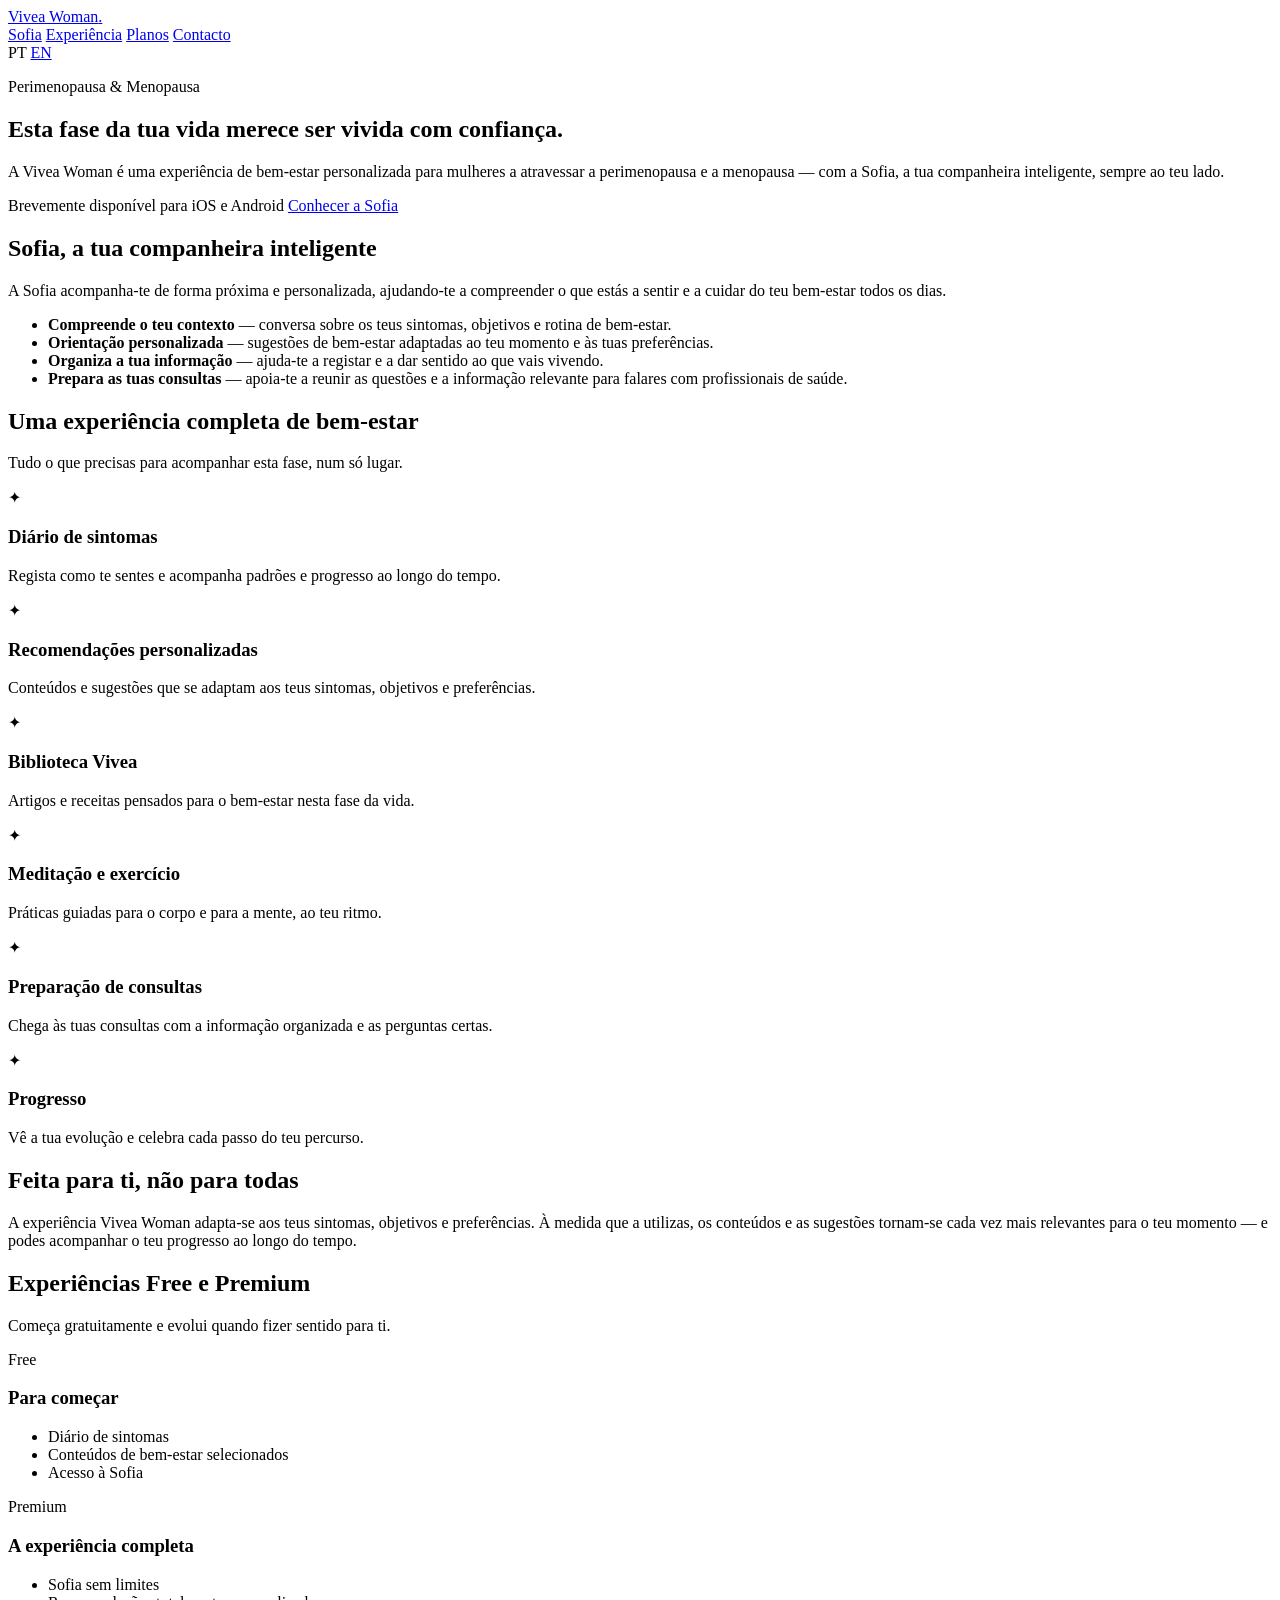
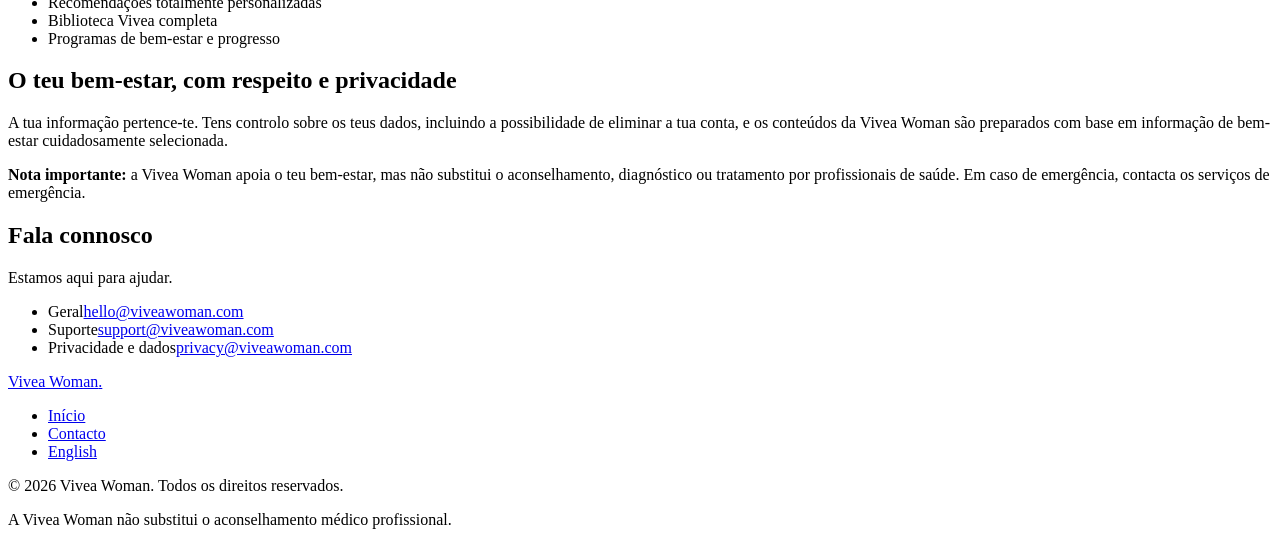
==== index.html @ f3d4af93 "R.17B add Portuguese homepage" ====
<!DOCTYPE html>
<html lang="pt-PT">
<head>
  <meta charset="UTF-8">
  <meta name="viewport" content="width=device-width, initial-scale=1">
  <title>Vivea Woman — A tua companheira na perimenopausa e menopausa</title>
  <meta name="description" content="Vivea Woman apoia mulheres na perimenopausa e menopausa com a Sofia, uma companheira inteligente, diário de sintomas, conteúdos de bem-estar e recomendações personalizadas.">
  <link rel="canonical" href="https://viveawoman.com/">
  <link rel="alternate" hreflang="pt-PT" href="https://viveawoman.com/">
  <link rel="alternate" hreflang="en" href="https://viveawoman.com/en/">
  <link rel="alternate" hreflang="x-default" href="https://viveawoman.com/">
  <meta property="og:title" content="Vivea Woman — A tua companheira na perimenopausa e menopausa">
  <meta property="og:description" content="Sofia, diário de sintomas, conteúdos de bem-estar e recomendações personalizadas para esta fase da tua vida.">
  <meta property="og:url" content="https://viveawoman.com/">
  <meta property="og:site_name" content="Vivea Woman">
  <meta property="og:type" content="website">
  <meta property="og:locale" content="pt_PT">
  <link rel="icon" type="image/svg+xml" href="/assets/favicon.svg">
  <link rel="stylesheet" href="/assets/style.css">
</head>
<body>
  <header class="site-header">
    <div class="container header-inner">
      <a class="brand" href="/">Vivea Woman<span class="dot">.</span></a>
      <nav class="main-nav" aria-label="Navegação principal">
        <a href="#sofia">Sofia</a>
        <a href="#experiencia">Experiência</a>
        <a href="#planos">Planos</a>
        <a href="#contacto">Contacto</a>
      </nav>
      <nav class="lang-switch" aria-label="Idioma">
        <span aria-current="page" lang="pt-PT">PT</span>
        <a href="/en/" lang="en" hreflang="en">EN</a>
      </nav>
    </div>
  </header>

  <main>
    <section class="hero">
      <div class="container">
        <p class="eyebrow">Perimenopausa &amp; Menopausa</p>
        <h1>Esta fase da tua vida merece ser vivida com confiança.</h1>
        <p class="lead">A Vivea Woman é uma experiência de bem-estar personalizada para mulheres a atravessar a perimenopausa e a menopausa — com a Sofia, a tua companheira inteligente, sempre ao teu lado.</p>
        <div class="cta-row">
          <span class="pill">Brevemente disponível para iOS e Android</span>
          <a class="pill outline" href="#sofia">Conhecer a Sofia</a>
        </div>
      </div>
    </section>

    <section id="sofia" class="sofia">
      <div class="container">
        <div class="accent-bar"></div>
        <h2 class="section-title">Sofia, a tua companheira inteligente</h2>
        <p class="section-sub">A Sofia acompanha-te de forma próxima e personalizada, ajudando-te a compreender o que estás a sentir e a cuidar do teu bem-estar todos os dias.</p>
        <ul>
          <li><strong>Compreende o teu contexto</strong> — conversa sobre os teus sintomas, objetivos e rotina de bem-estar.</li>
          <li><strong>Orientação personalizada</strong> — sugestões de bem-estar adaptadas ao teu momento e às tuas preferências.</li>
          <li><strong>Organiza a tua informação</strong> — ajuda-te a registar e a dar sentido ao que vais vivendo.</li>
          <li><strong>Prepara as tuas consultas</strong> — apoia-te a reunir as questões e a informação relevante para falares com profissionais de saúde.</li>
        </ul>
      </div>
    </section>

    <section id="experiencia">
      <div class="container">
        <div class="accent-bar"></div>
        <h2 class="section-title">Uma experiência completa de bem-estar</h2>
        <p class="section-sub">Tudo o que precisas para acompanhar esta fase, num só lugar.</p>
        <div class="grid">
          <div class="card"><div class="icon" aria-hidden="true">✦</div><h3>Diário de sintomas</h3><p>Regista como te sentes e acompanha padrões e progresso ao longo do tempo.</p></div>
          <div class="card"><div class="icon" aria-hidden="true">✦</div><h3>Recomendações personalizadas</h3><p>Conteúdos e sugestões que se adaptam aos teus sintomas, objetivos e preferências.</p></div>
          <div class="card"><div class="icon" aria-hidden="true">✦</div><h3>Biblioteca Vivea</h3><p>Artigos e receitas pensados para o bem-estar nesta fase da vida.</p></div>
          <div class="card"><div class="icon" aria-hidden="true">✦</div><h3>Meditação e exercício</h3><p>Práticas guiadas para o corpo e para a mente, ao teu ritmo.</p></div>
          <div class="card"><div class="icon" aria-hidden="true">✦</div><h3>Preparação de consultas</h3><p>Chega às tuas consultas com a informação organizada e as perguntas certas.</p></div>
          <div class="card"><div class="icon" aria-hidden="true">✦</div><h3>Progresso</h3><p>Vê a tua evolução e celebra cada passo do teu percurso.</p></div>
        </div>
      </div>
    </section>

    <section class="alt">
      <div class="container">
        <div class="accent-bar"></div>
        <h2 class="section-title">Feita para ti, não para todas</h2>
        <p class="section-sub">A experiência Vivea Woman adapta-se aos teus sintomas, objetivos e preferências. À medida que a utilizas, os conteúdos e as sugestões tornam-se cada vez mais relevantes para o teu momento — e podes acompanhar o teu progresso ao longo do tempo.</p>
      </div>
    </section>

    <section id="planos">
      <div class="container">
        <div class="accent-bar"></div>
        <h2 class="section-title">Experiências Free e Premium</h2>
        <p class="section-sub">Começa gratuitamente e evolui quando fizer sentido para ti.</p>
        <div class="plans">
          <div class="plan">
            <span class="tag">Free</span>
            <h3>Para começar</h3>
            <ul>
              <li>Diário de sintomas</li>
              <li>Conteúdos de bem-estar selecionados</li>
              <li>Acesso à Sofia</li>
            </ul>
          </div>
          <div class="plan premium">
            <span class="tag">Premium</span>
            <h3>A experiência completa</h3>
            <ul>
              <li>Sofia sem limites</li>
              <li>Recomendações totalmente personalizadas</li>
              <li>Biblioteca Vivea completa</li>
              <li>Programas de bem-estar e progresso</li>
            </ul>
          </div>
        </div>
      </div>
    </section>

    <section class="alt">
      <div class="container">
        <div class="accent-bar"></div>
        <h2 class="section-title">O teu bem-estar, com respeito e privacidade</h2>
        <p class="section-sub">A tua informação pertence-te. Tens controlo sobre os teus dados, incluindo a possibilidade de eliminar a tua conta, e os conteúdos da Vivea Woman são preparados com base em informação de bem-estar cuidadosamente selecionada.</p>
        <div class="disclaimer">
          <p><strong>Nota importante:</strong> a Vivea Woman apoia o teu bem-estar, mas não substitui o aconselhamento, diagnóstico ou tratamento por profissionais de saúde. Em caso de emergência, contacta os serviços de emergência.</p>
        </div>
      </div>
    </section>

    <section id="contacto">
      <div class="container">
        <div class="accent-bar"></div>
        <h2 class="section-title">Fala connosco</h2>
        <p class="section-sub">Estamos aqui para ajudar.</p>
        <ul class="contact-list">
          <li><span class="label">Geral</span><a href="mailto:hello@viveawoman.com">hello@viveawoman.com</a></li>
          <li><span class="label">Suporte</span><a href="mailto:support@viveawoman.com">support@viveawoman.com</a></li>
          <li><span class="label">Privacidade e dados</span><a href="mailto:privacy@viveawoman.com">privacy@viveawoman.com</a></li>
        </ul>
      </div>
    </section>
  </main>

  <footer class="site-footer">
    <div class="container">
      <div class="footer-grid">
        <a class="brand" href="/">Vivea Woman<span class="dot">.</span></a>
        <ul class="footer-nav">
          <li><a href="/">Início</a></li>
          <!-- Rotas reservadas (ativar quando as páginas reais existirem — R.17C–R.17E):
          <li><a href="/privacy/">Privacidade</a></li>
          <li><a href="/terms/">Termos</a></li>
          <li><a href="/support/">Suporte</a></li>
          -->
          <li><a href="#contacto">Contacto</a></li>
          <li><a href="/en/" lang="en" hreflang="en">English</a></li>
        </ul>
      </div>
      <div class="footer-bottom">
        <p>© 2026 Vivea Woman. Todos os direitos reservados.</p>
        <p class="small">A Vivea Woman não substitui o aconselhamento médico profissional.</p>
      </div>
    </div>
  </footer>
</body>
</html>
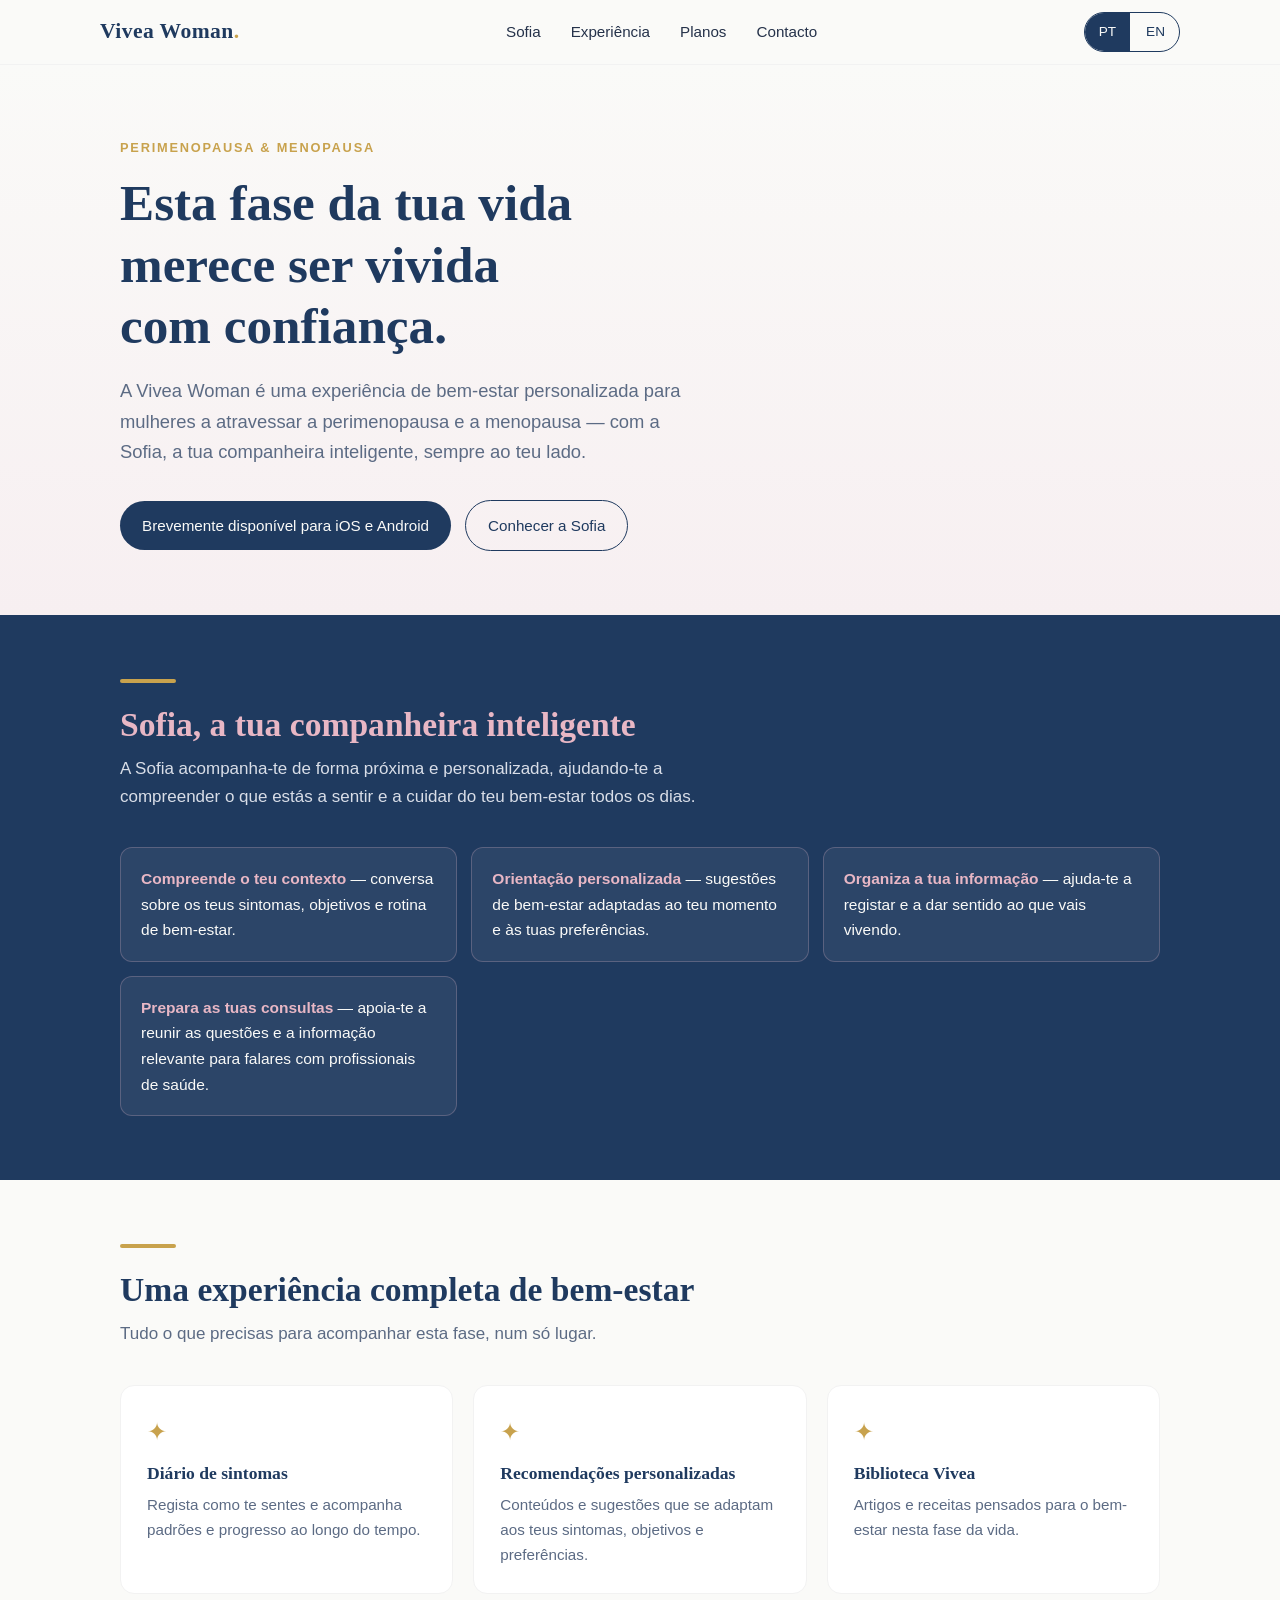
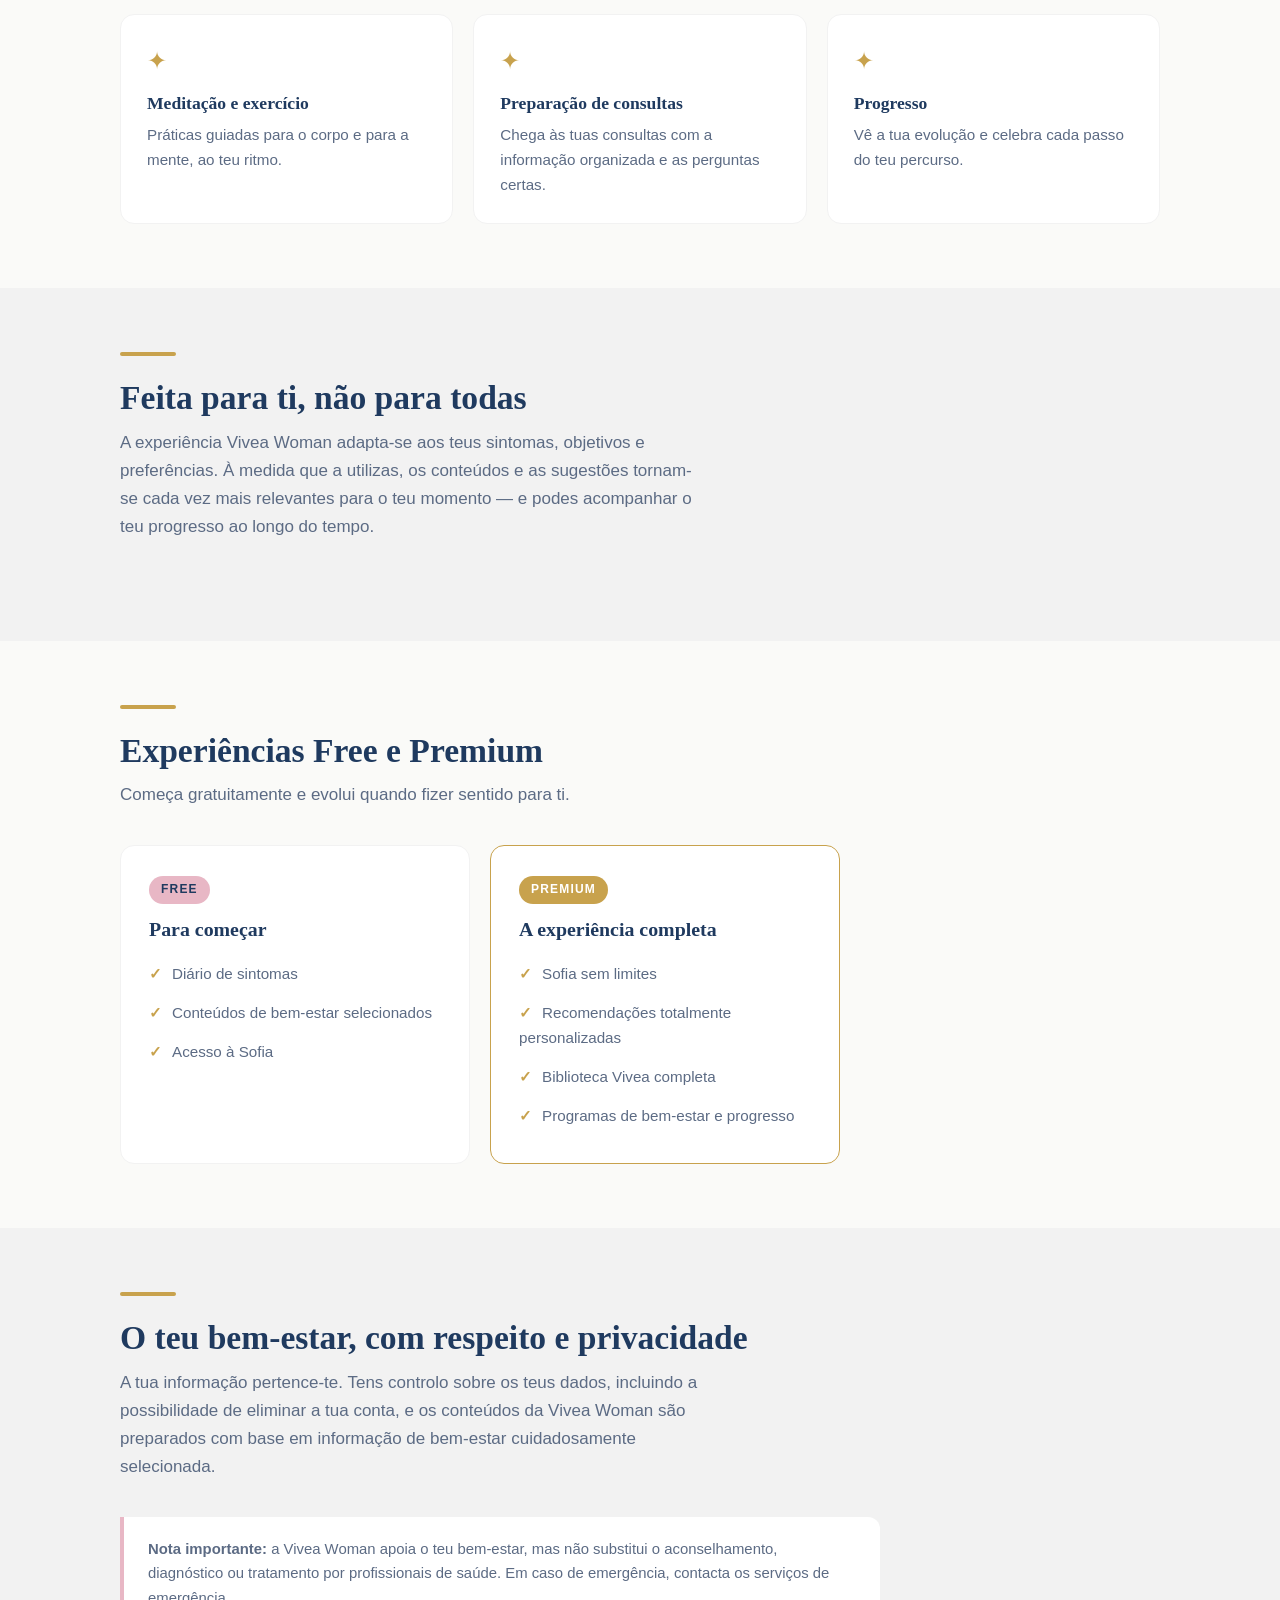
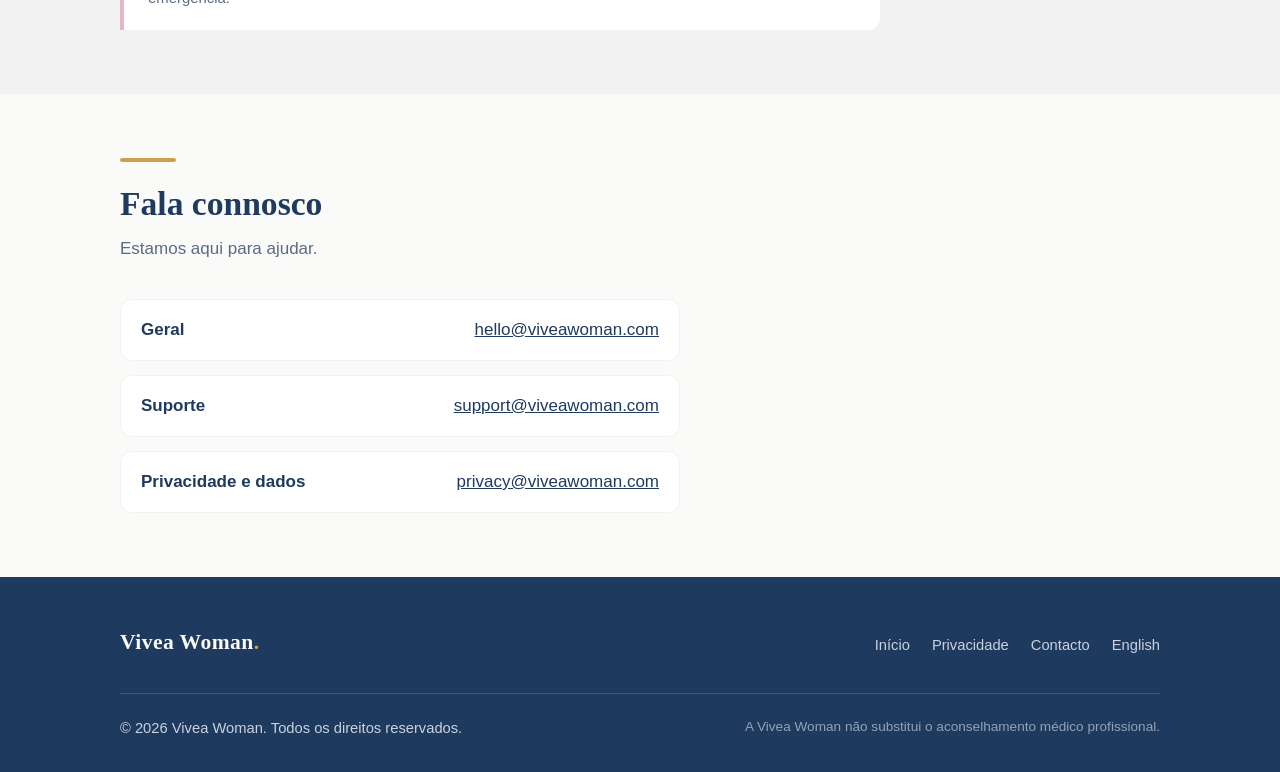
==== commit 1f984c87: "R.17C activate Portuguese privacy link Updated comment for reserved routes in footer." ====
--- a/index.html
+++ b/index.html
@@ -146,8 +146,8 @@
         <a class="brand" href="/">Vivea Woman<span class="dot">.</span></a>
         <ul class="footer-nav">
           <li><a href="/">Início</a></li>
-          <!-- Rotas reservadas (ativar quando as páginas reais existirem — R.17C–R.17E):
           <li><a href="/privacy/">Privacidade</a></li>
+          <!-- Rotas reservadas (ativar quando as páginas reais existirem — R.17D–R.17E):
           <li><a href="/terms/">Termos</a></li>
           <li><a href="/support/">Suporte</a></li>
           -->
--- a/assets/style.css
+++ b/assets/style.css
@@ -0,0 +1,104 @@
+/* Vivea Woman — public website · R.17B */
+:root{
+  --navy:#1F3A5F; --blush:#E8B7C5; --gold:#C8A24D;
+  --soft:#FAFAF8; --gray:#F2F2F2; --ink:#25324A; --muted:#5C6B84;
+}
+*{box-sizing:border-box;margin:0;padding:0}
+html{scroll-behavior:smooth}
+@media (prefers-reduced-motion:reduce){html{scroll-behavior:auto}}
+body{
+  font-family:-apple-system,BlinkMacSystemFont,"Segoe UI",Roboto,Helvetica,Arial,sans-serif;
+  background:var(--soft);color:var(--ink);line-height:1.65;font-size:17px;
+  -webkit-font-smoothing:antialiased;
+}
+h1,h2,h3{font-family:Georgia,"Times New Roman",serif;color:var(--navy);line-height:1.2;font-weight:600}
+img{max-width:100%;display:block}
+a{color:var(--navy)}
+a:focus-visible,button:focus-visible{outline:3px solid var(--gold);outline-offset:2px}
+.container{max-width:1080px;margin:0 auto;padding:0 20px}
+
+/* Header */
+.site-header{position:sticky;top:0;background:rgba(250,250,248,.95);backdrop-filter:blur(8px);
+  border-bottom:1px solid var(--gray);z-index:10}
+.header-inner{display:flex;align-items:center;justify-content:space-between;gap:16px;min-height:64px;flex-wrap:wrap;padding:8px 0}
+.brand{font-family:Georgia,serif;font-size:1.35rem;color:var(--navy);text-decoration:none;font-weight:700;letter-spacing:.02em}
+.brand .dot{color:var(--gold)}
+.main-nav{display:flex;gap:6px;flex-wrap:wrap;align-items:center}
+.main-nav a{text-decoration:none;color:var(--ink);font-size:.95rem;padding:10px 12px;border-radius:8px}
+.main-nav a:hover{background:var(--gray)}
+.lang-switch{display:flex;gap:2px;border:1px solid var(--navy);border-radius:999px;overflow:hidden;font-size:.85rem}
+.lang-switch a,.lang-switch span{padding:8px 14px;text-decoration:none;min-width:44px;text-align:center}
+.lang-switch span[aria-current]{background:var(--navy);color:var(--soft)}
+.lang-switch a{color:var(--navy)}
+.lang-switch a:hover{background:var(--gray)}
+
+/* Hero */
+.hero{padding:72px 0 64px;background:linear-gradient(180deg,var(--soft) 0%,#F7EFF1 100%)}
+.hero .eyebrow{color:var(--gold);text-transform:uppercase;letter-spacing:.14em;font-size:.8rem;font-weight:700;margin-bottom:14px}
+.hero h1{font-size:clamp(2rem,5vw,3.2rem);max-width:18ch}
+.hero p.lead{margin-top:20px;max-width:56ch;font-size:1.15rem;color:var(--muted)}
+.hero .cta-row{margin-top:32px;display:flex;gap:14px;flex-wrap:wrap;align-items:center}
+.pill{display:inline-block;background:var(--navy);color:var(--soft);padding:12px 22px;border-radius:999px;font-size:.95rem}
+.pill.outline{background:transparent;color:var(--navy);border:1.5px solid var(--navy);text-decoration:none}
+.pill.outline:hover{background:var(--navy);color:var(--soft)}
+
+/* Sections */
+section{padding:64px 0}
+section.alt{background:var(--gray)}
+.section-title{font-size:clamp(1.5rem,3.5vw,2.1rem);margin-bottom:10px}
+.section-sub{color:var(--muted);max-width:62ch;margin-bottom:36px}
+.accent-bar{width:56px;height:4px;background:var(--gold);border-radius:2px;margin-bottom:22px}
+
+/* Cards */
+.grid{display:grid;gap:20px;grid-template-columns:repeat(auto-fit,minmax(250px,1fr))}
+.card{background:#fff;border:1px solid var(--gray);border-radius:14px;padding:26px}
+.card h3{font-size:1.1rem;margin-bottom:8px}
+.card p{font-size:.95rem;color:var(--muted)}
+.card .icon{font-size:1.5rem;margin-bottom:12px;color:var(--gold)}
+
+/* Sofia */
+.sofia{background:var(--navy);color:var(--soft)}
+.sofia h2,.sofia h3{color:var(--blush)}
+.sofia .section-sub{color:#D9DEE8}
+.sofia ul{list-style:none;display:grid;gap:14px;grid-template-columns:repeat(auto-fit,minmax(260px,1fr))}
+.sofia li{background:rgba(250,250,248,.06);border:1px solid rgba(232,183,197,.25);border-radius:12px;padding:18px 20px;font-size:.97rem}
+.sofia li strong{color:var(--blush)}
+
+/* Plans */
+.plans{display:grid;gap:20px;grid-template-columns:repeat(auto-fit,minmax(260px,1fr));max-width:720px}
+.plan{background:#fff;border:1px solid var(--gray);border-radius:14px;padding:28px}
+.plan.premium{border:1.5px solid var(--gold)}
+.plan .tag{display:inline-block;font-size:.75rem;text-transform:uppercase;letter-spacing:.1em;font-weight:700;
+  color:var(--navy);background:var(--blush);padding:4px 12px;border-radius:999px;margin-bottom:14px}
+.plan.premium .tag{background:var(--gold);color:#fff}
+.plan ul{list-style:none;margin-top:12px}
+.plan li{padding:7px 0;font-size:.95rem;color:var(--muted)}
+.plan li::before{content:"✓";color:var(--gold);margin-right:10px;font-weight:700}
+
+/* Disclaimer */
+.disclaimer{border-left:4px solid var(--blush);background:#fff;border-radius:0 12px 12px 0;padding:20px 24px;max-width:760px}
+.disclaimer p{font-size:.93rem;color:var(--muted)}
+
+/* Contact */
+.contact-list{list-style:none;display:grid;gap:14px;max-width:560px}
+.contact-list li{background:#fff;border:1px solid var(--gray);border-radius:12px;padding:16px 20px;display:flex;
+  justify-content:space-between;gap:12px;flex-wrap:wrap;align-items:center}
+.contact-list .label{font-weight:600;color:var(--navy)}
+.contact-list a{word-break:break-all}
+
+/* Footer */
+.site-footer{background:var(--navy);color:#C9D2E0;padding:48px 0 32px;font-size:.92rem}
+.footer-grid{display:flex;justify-content:space-between;gap:28px;flex-wrap:wrap;margin-bottom:28px}
+.site-footer .brand{color:var(--soft)}
+.footer-nav{display:flex;gap:4px 22px;flex-wrap:wrap;list-style:none;align-items:center}
+.footer-nav a{color:#C9D2E0;text-decoration:none;padding:8px 0;display:inline-block}
+.footer-nav a:hover{color:var(--blush)}
+.footer-bottom{border-top:1px solid rgba(250,250,248,.15);padding-top:22px;display:flex;
+  justify-content:space-between;gap:12px;flex-wrap:wrap}
+.footer-bottom .small{font-size:.85rem;color:#93A2B8;max-width:72ch}
+
+@media (max-width:640px){
+  .hero{padding:52px 0 44px}
+  section{padding:48px 0}
+  .header-inner{justify-content:center}
+}
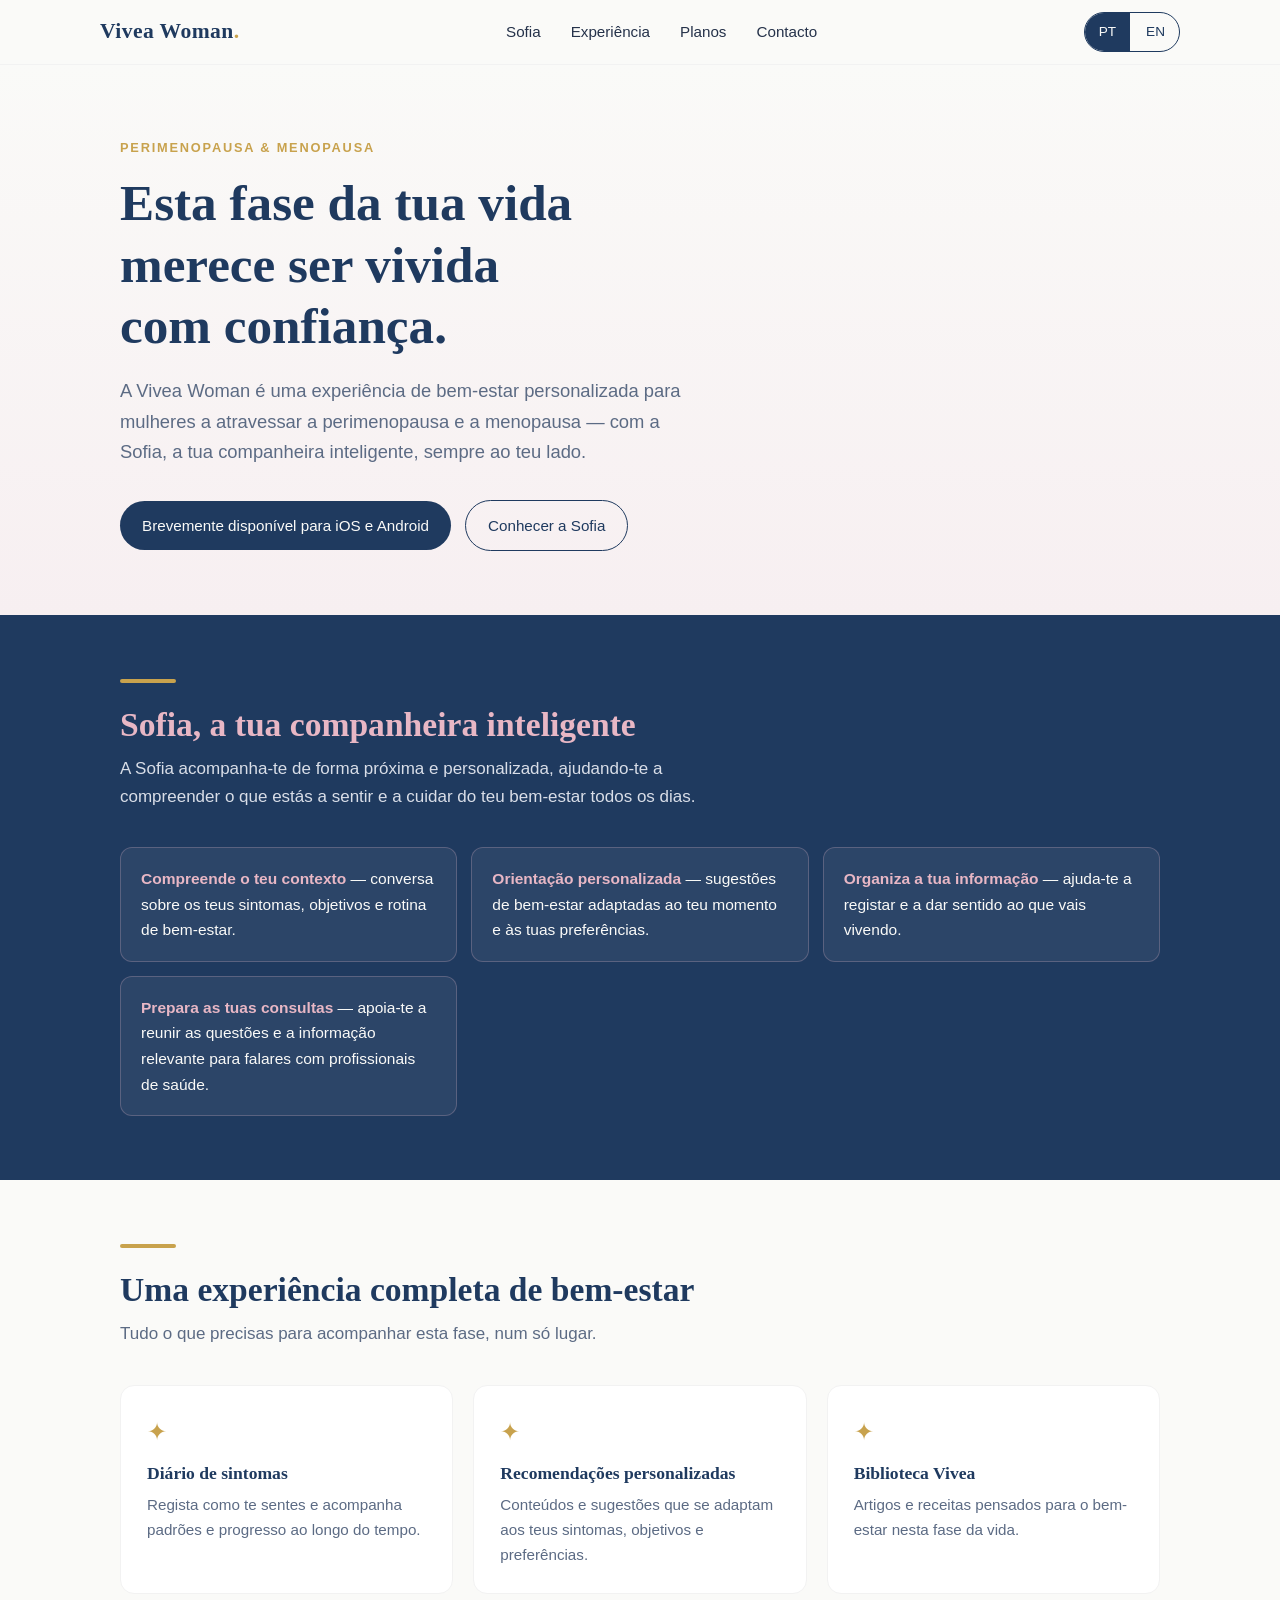
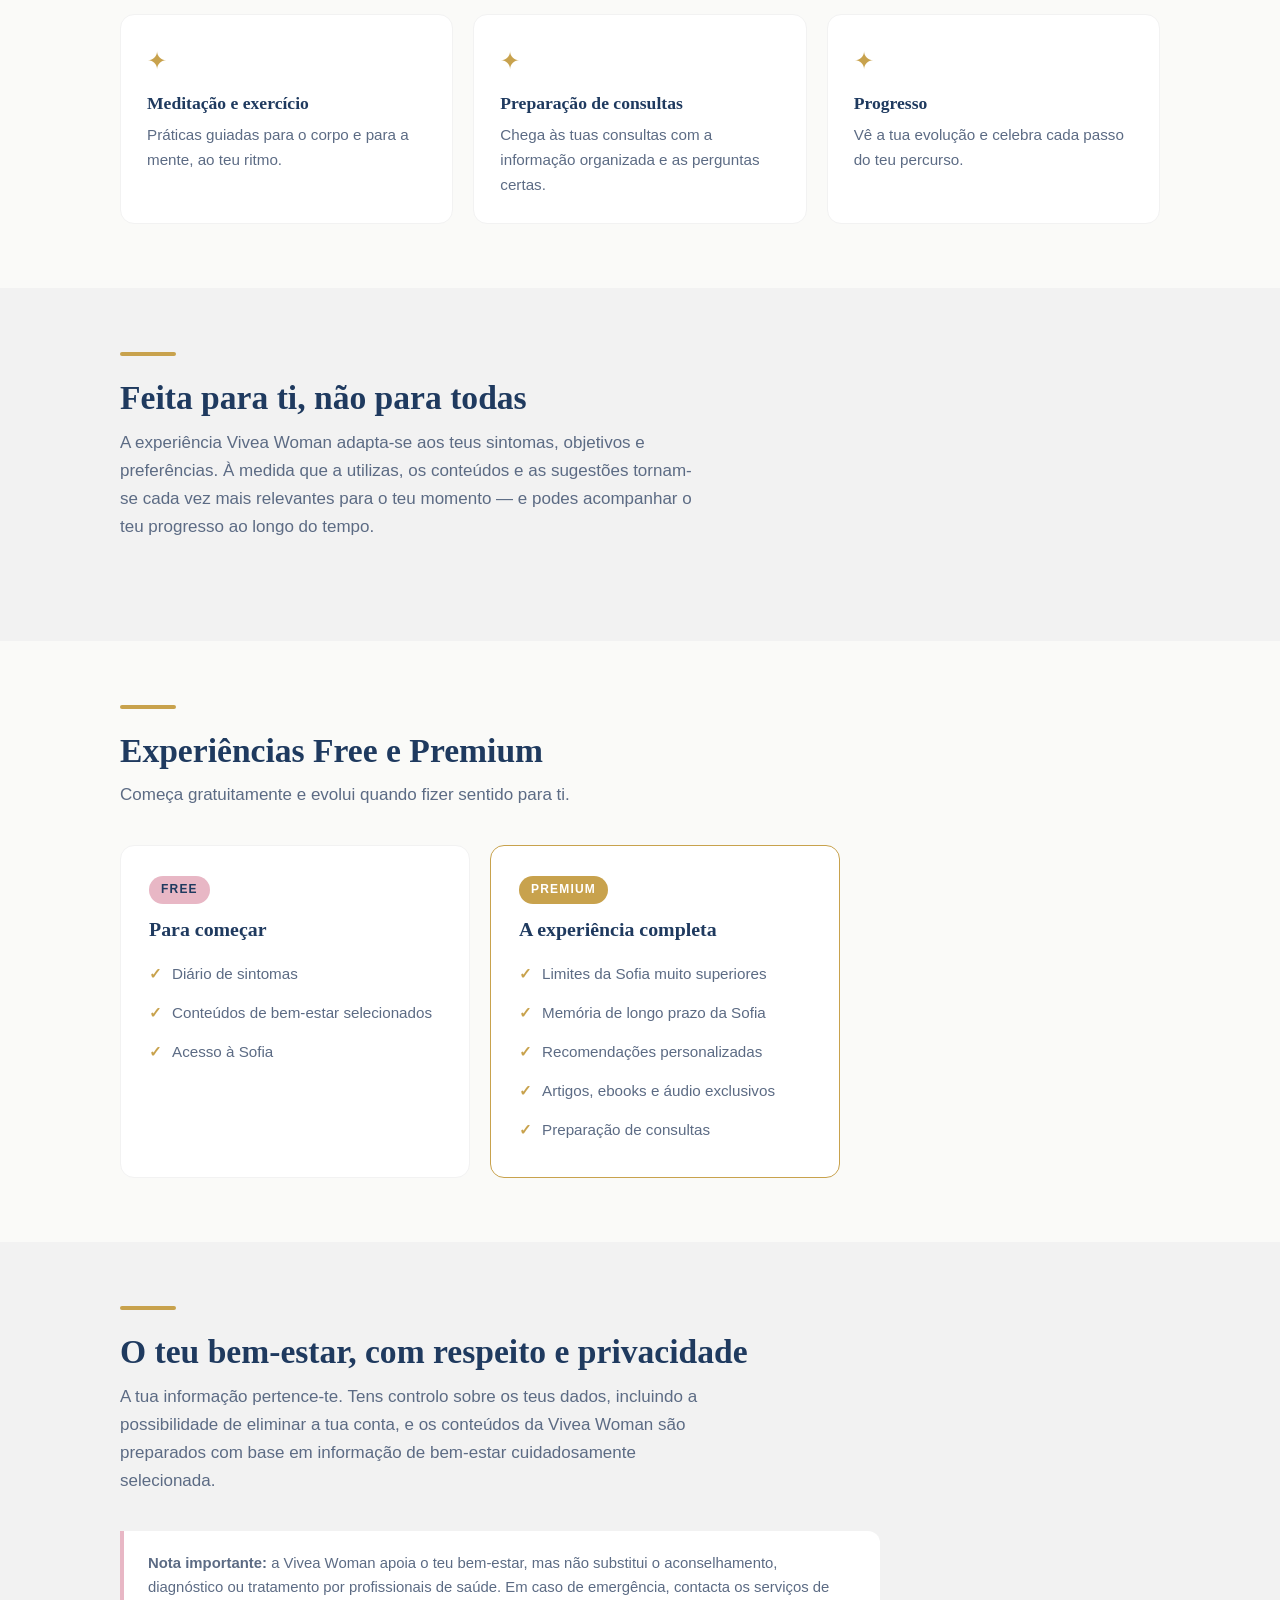
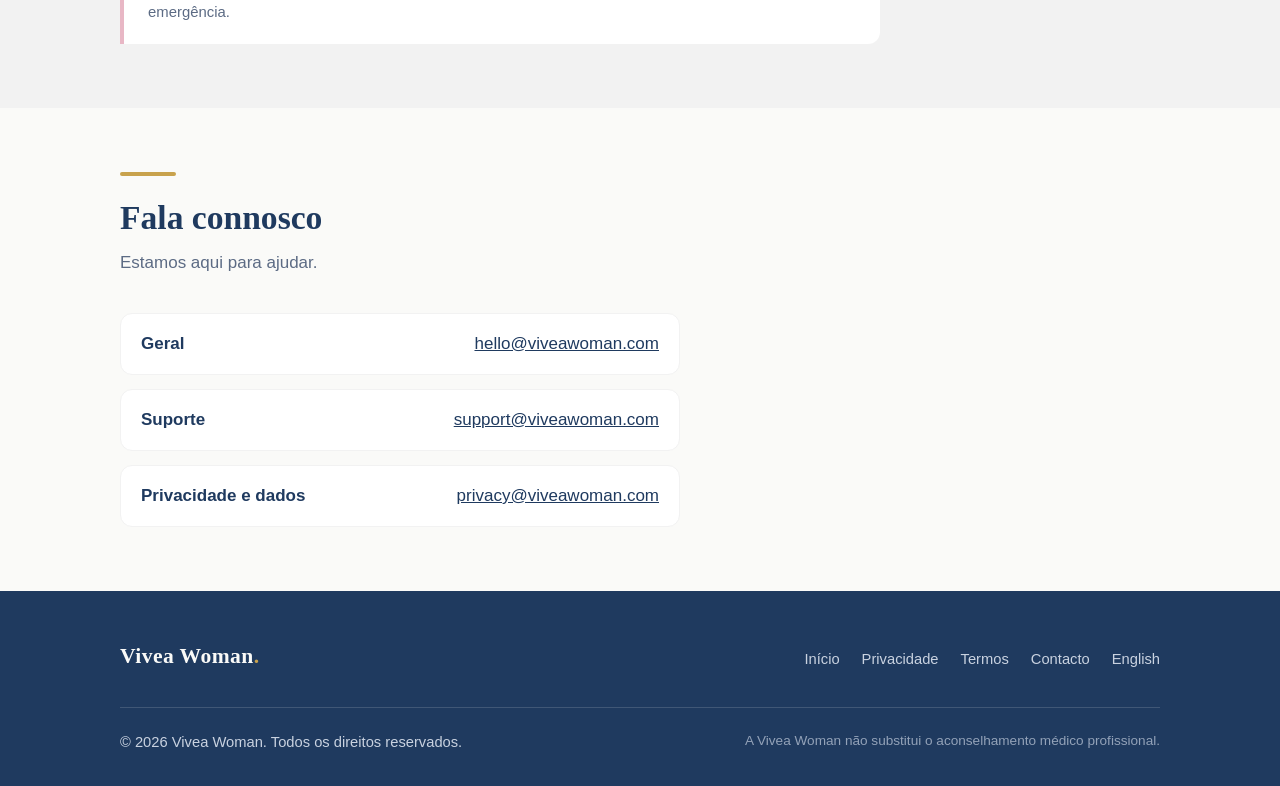
==== commit 5807dff8: "R.17D-3 update Portuguese homepage Free/Premium and Terms link" ====
--- a/index.html
+++ b/index.html
@@ -105,10 +105,11 @@
             <span class="tag">Premium</span>
             <h3>A experiência completa</h3>
             <ul>
-              <li>Sofia sem limites</li>
-              <li>Recomendações totalmente personalizadas</li>
-              <li>Biblioteca Vivea completa</li>
-              <li>Programas de bem-estar e progresso</li>
+              <li>Limites da Sofia muito superiores</li>
+              <li>Memória de longo prazo da Sofia</li>
+              <li>Recomendações personalizadas</li>
+              <li>Artigos, ebooks e áudio exclusivos</li>
+              <li>Preparação de consultas</li>
             </ul>
           </div>
         </div>
@@ -147,8 +148,8 @@
         <ul class="footer-nav">
           <li><a href="/">Início</a></li>
           <li><a href="/privacy/">Privacidade</a></li>
-          <!-- Rotas reservadas (ativar quando as páginas reais existirem — R.17D–R.17E):
           <li><a href="/terms/">Termos</a></li>
+          <!-- Rota reservada (ativar quando a página real existir — R.17E):
           <li><a href="/support/">Suporte</a></li>
           -->
           <li><a href="#contacto">Contacto</a></li>
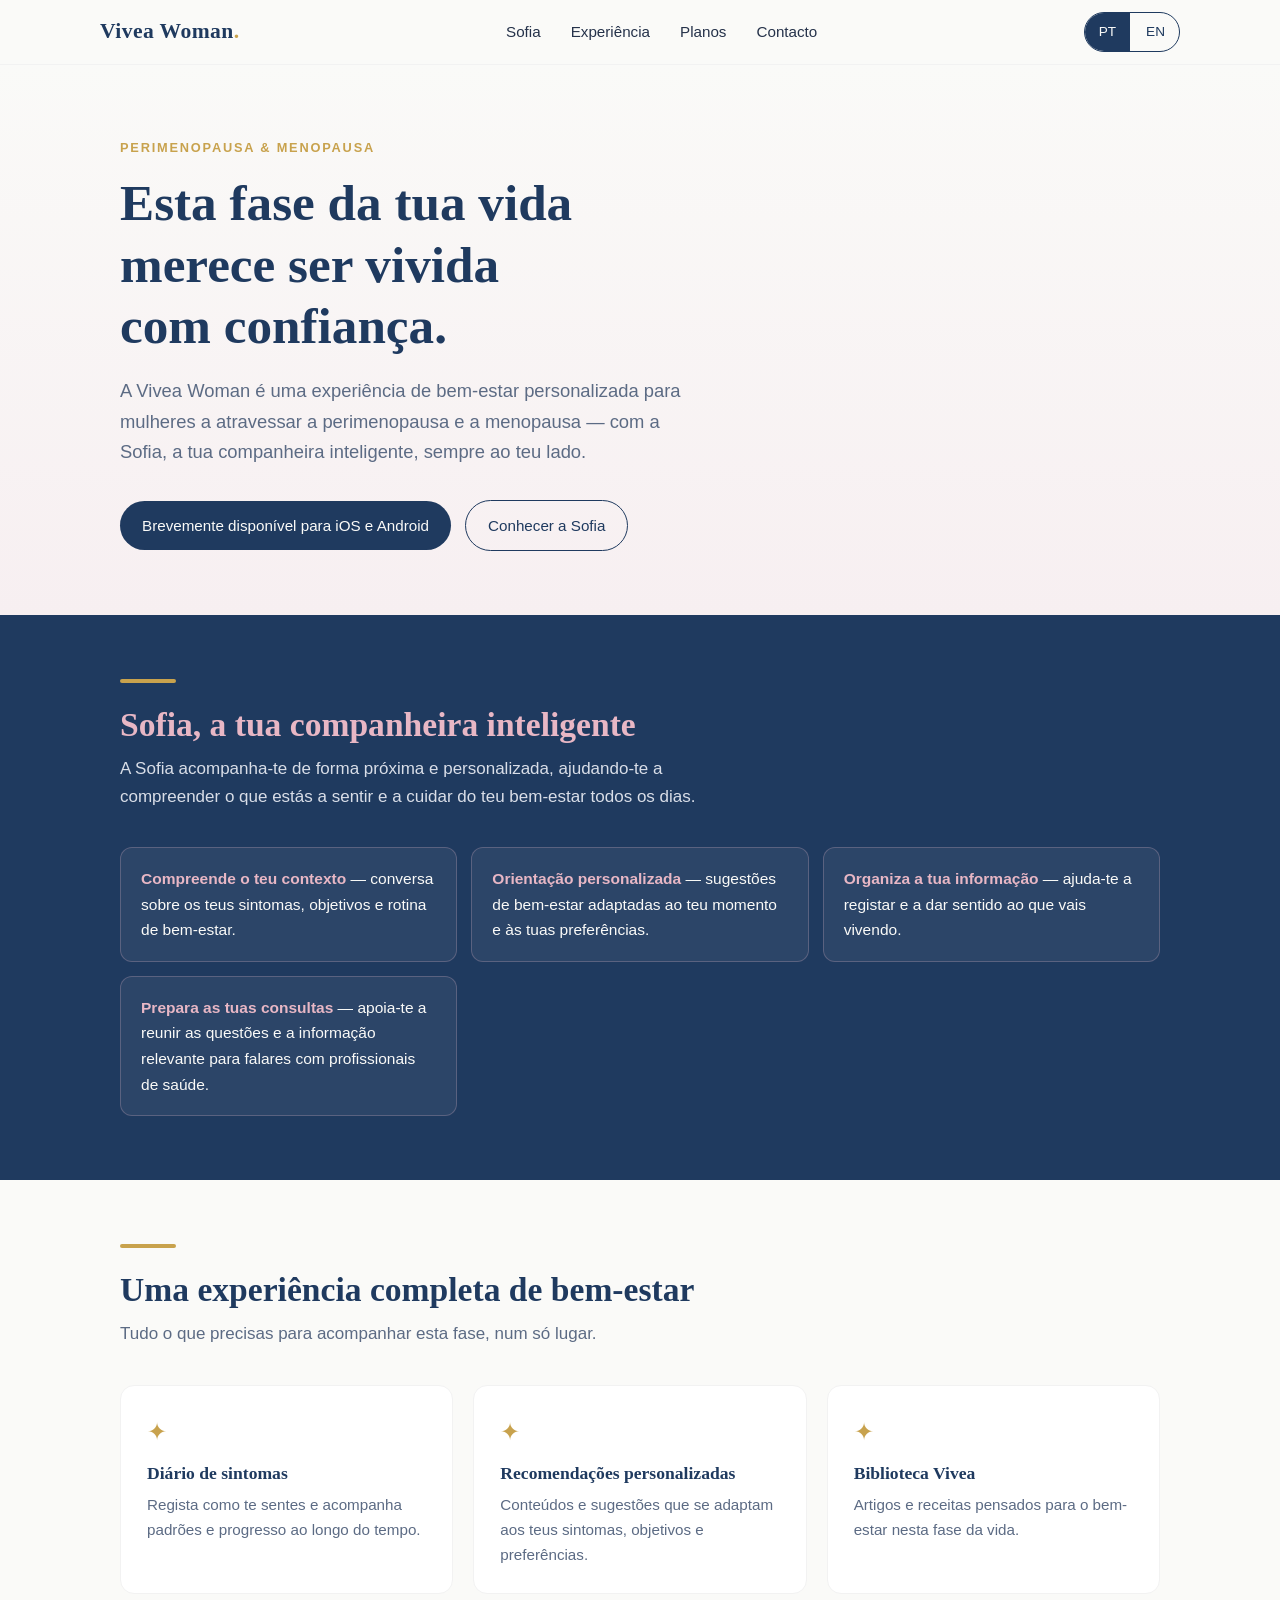
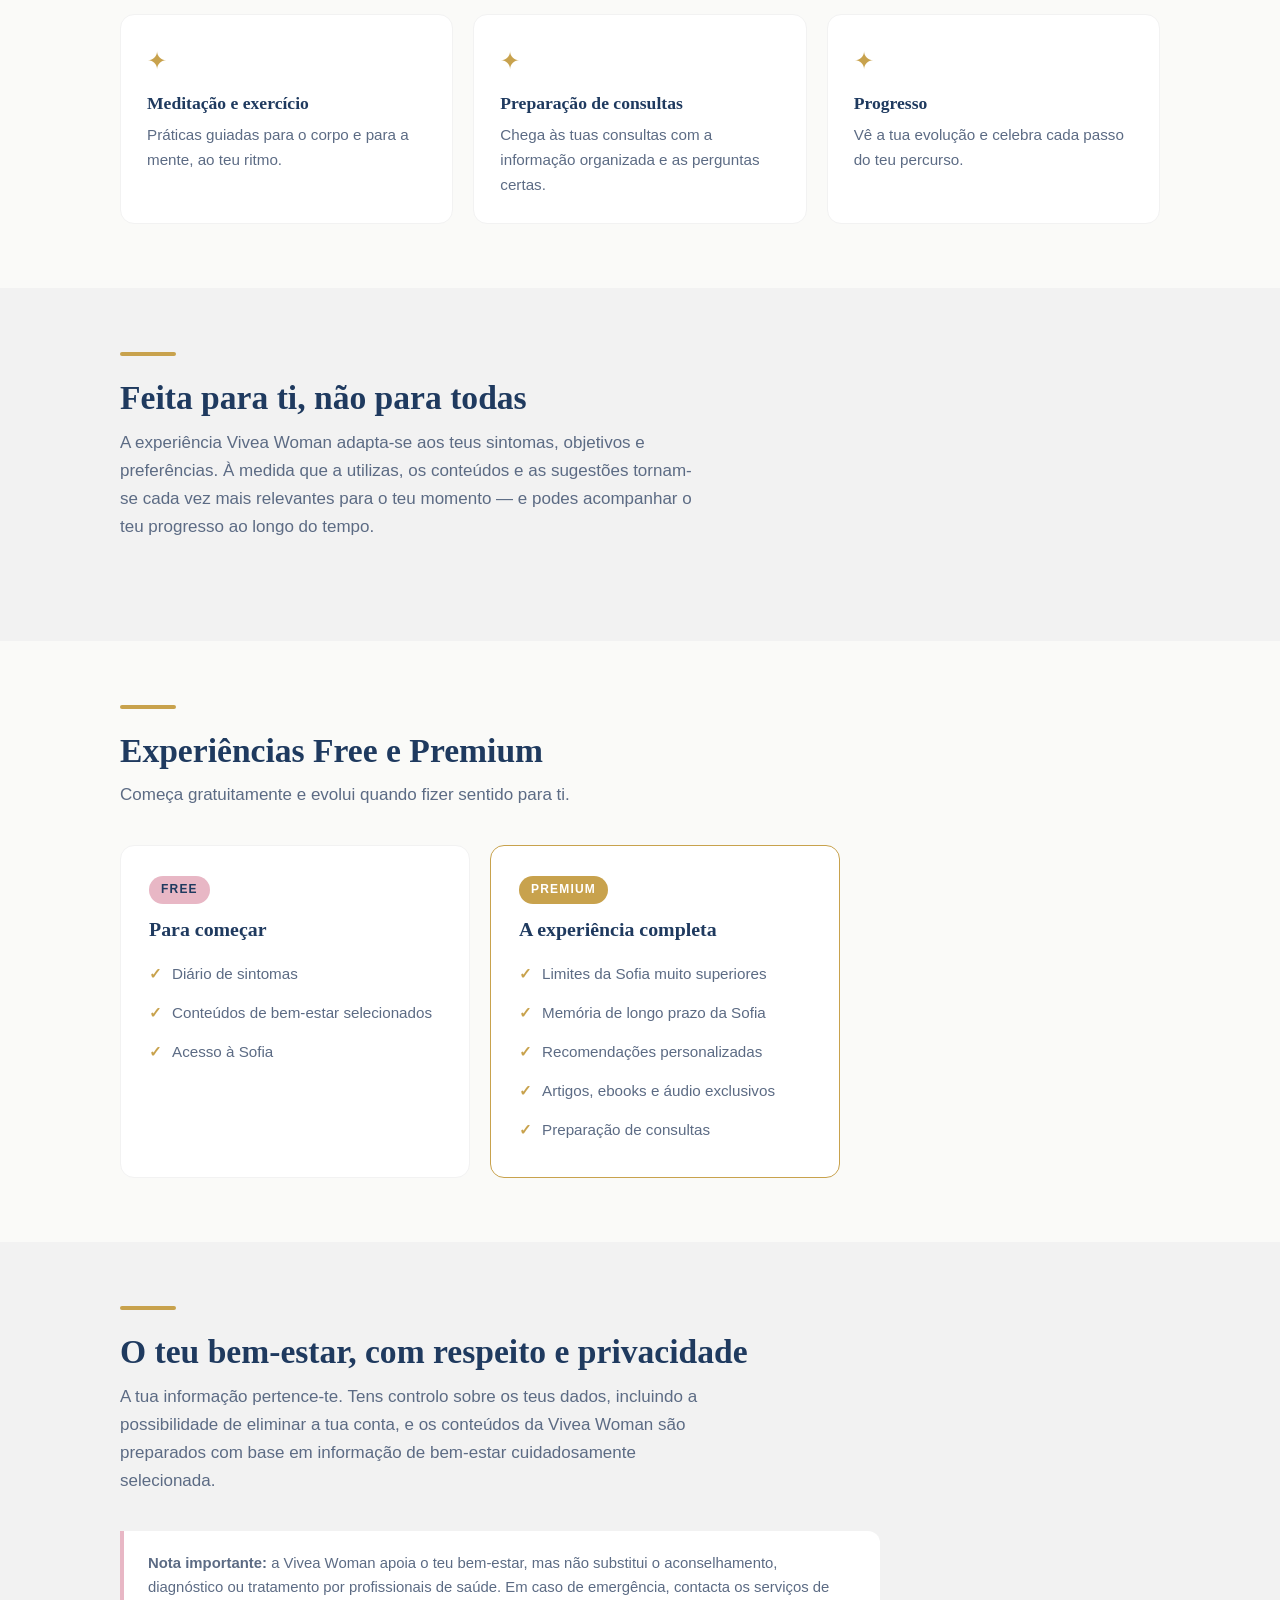
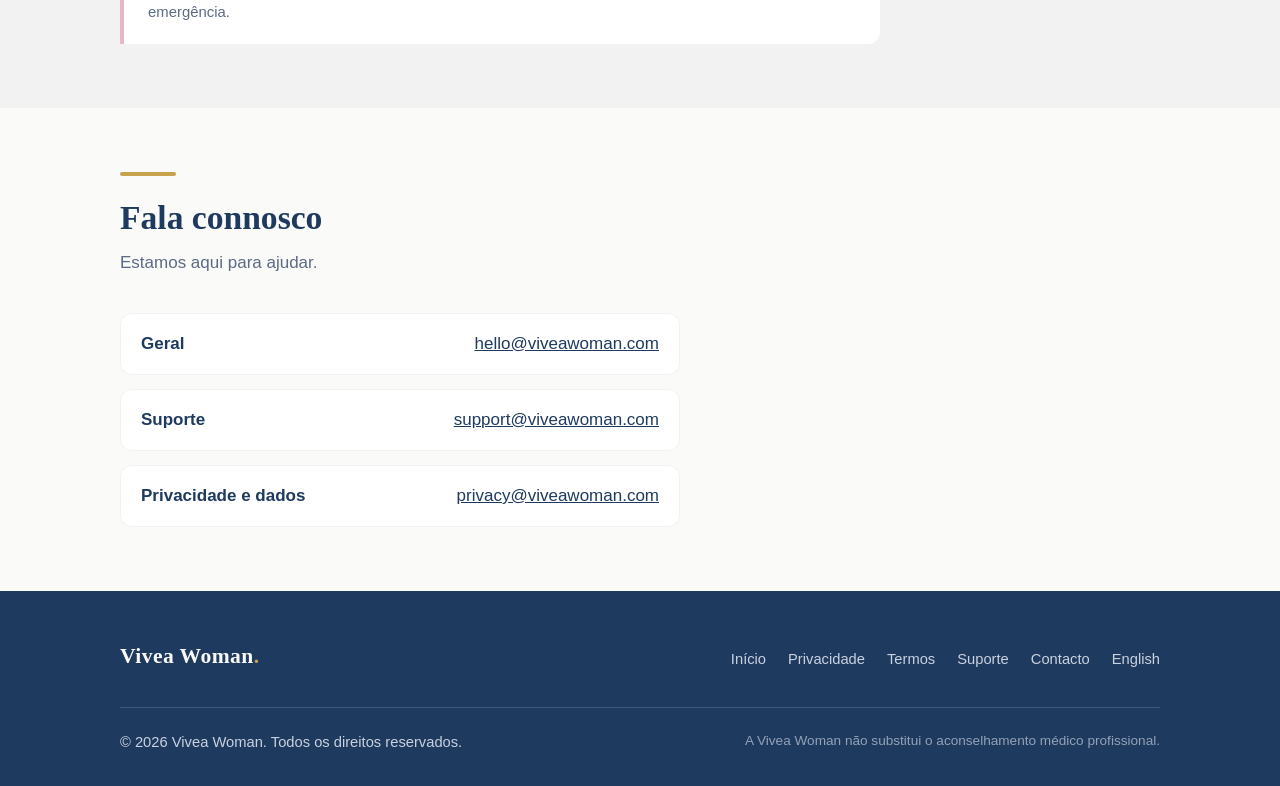
==== commit d8237313: "R.17E-2 activate Portuguese support footer link" ====
--- a/index.html
+++ b/index.html
@@ -149,9 +149,7 @@
           <li><a href="/">Início</a></li>
           <li><a href="/privacy/">Privacidade</a></li>
           <li><a href="/terms/">Termos</a></li>
-          <!-- Rota reservada (ativar quando a página real existir — R.17E):
           <li><a href="/support/">Suporte</a></li>
-          -->
           <li><a href="#contacto">Contacto</a></li>
           <li><a href="/en/" lang="en" hreflang="en">English</a></li>
         </ul>
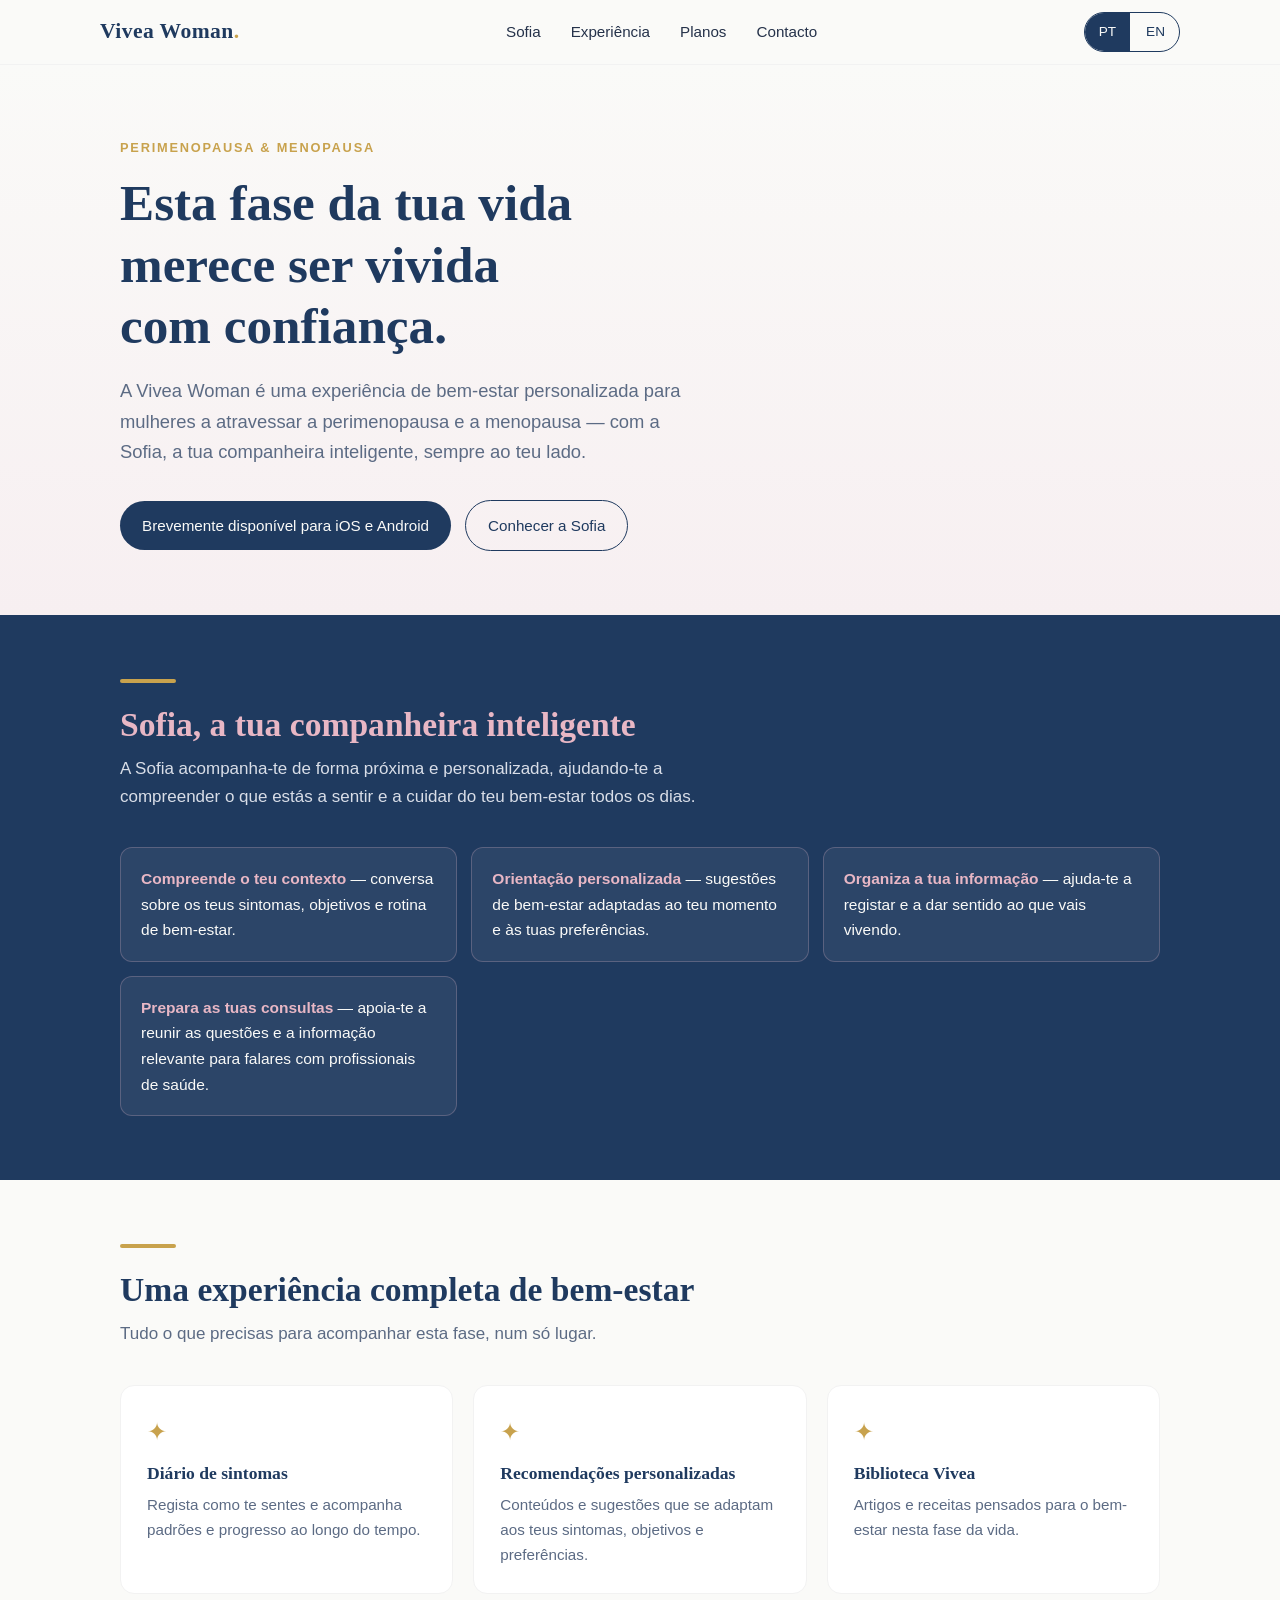
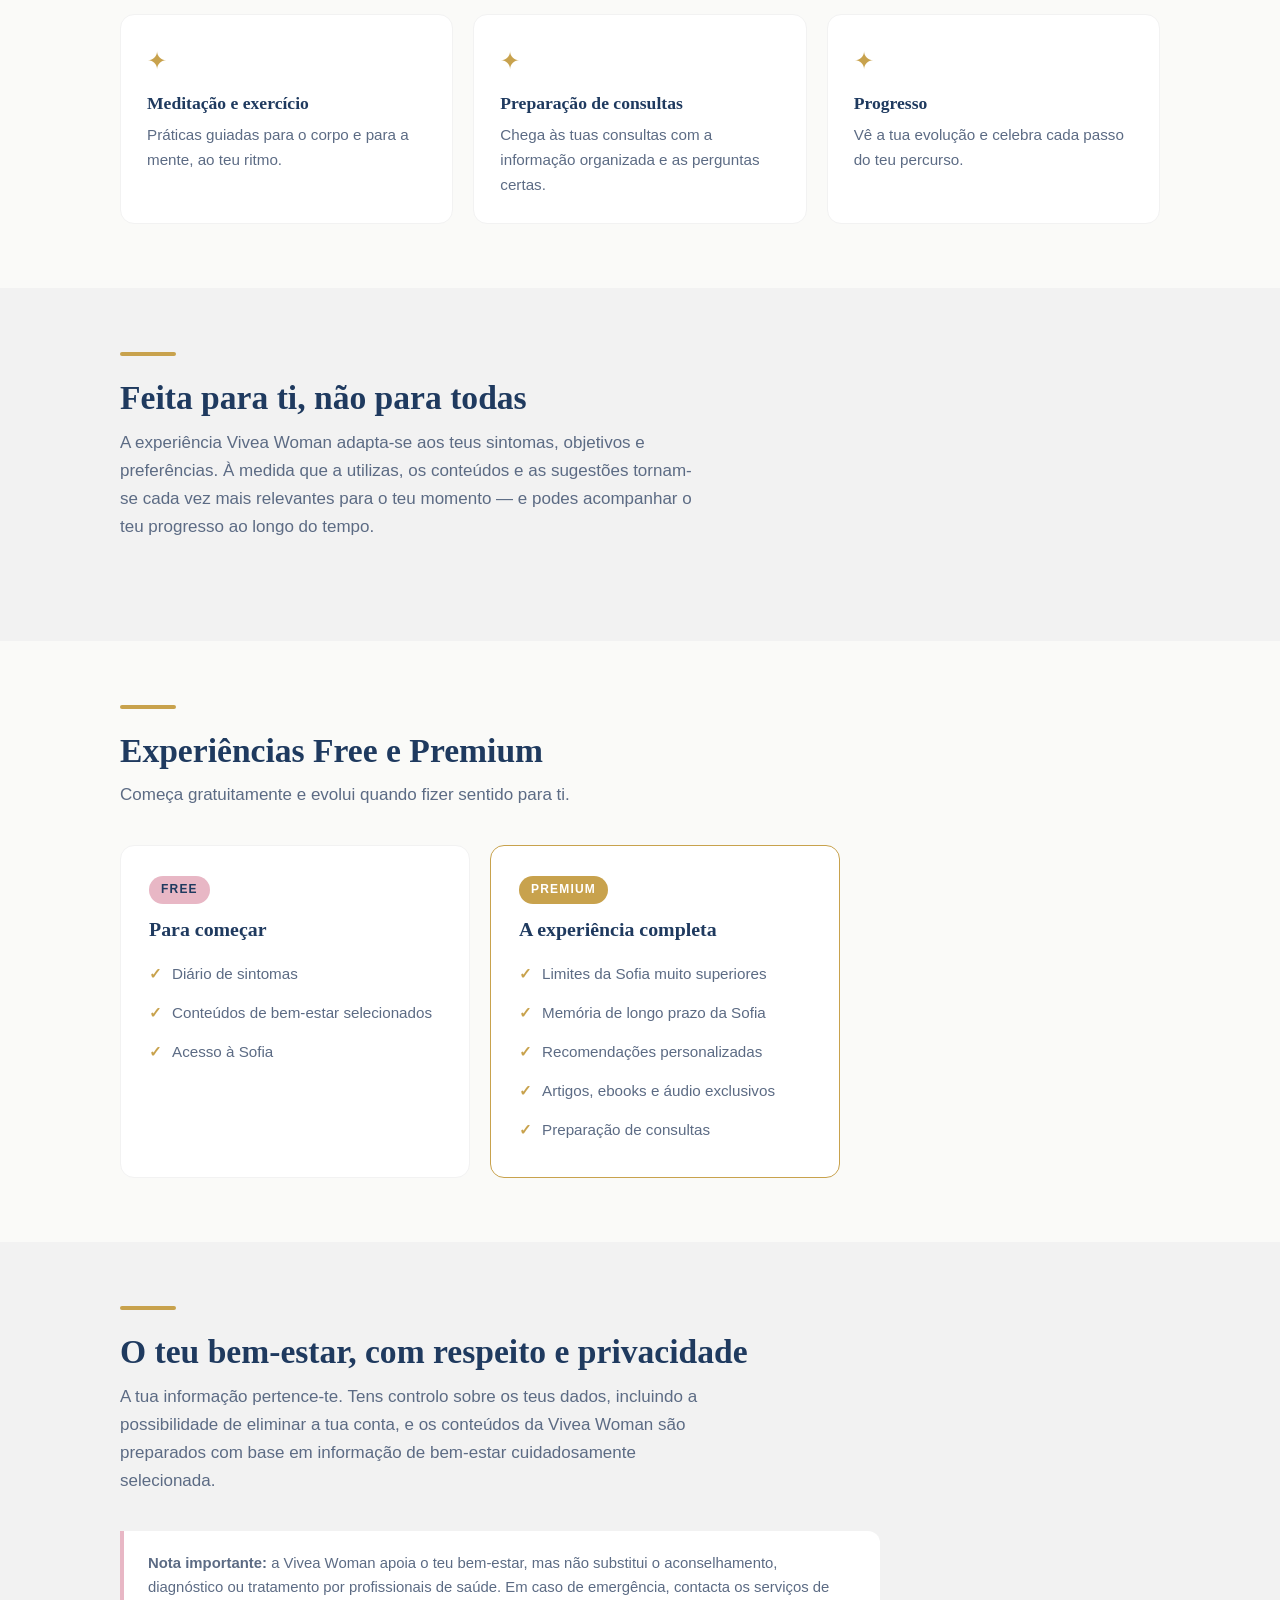
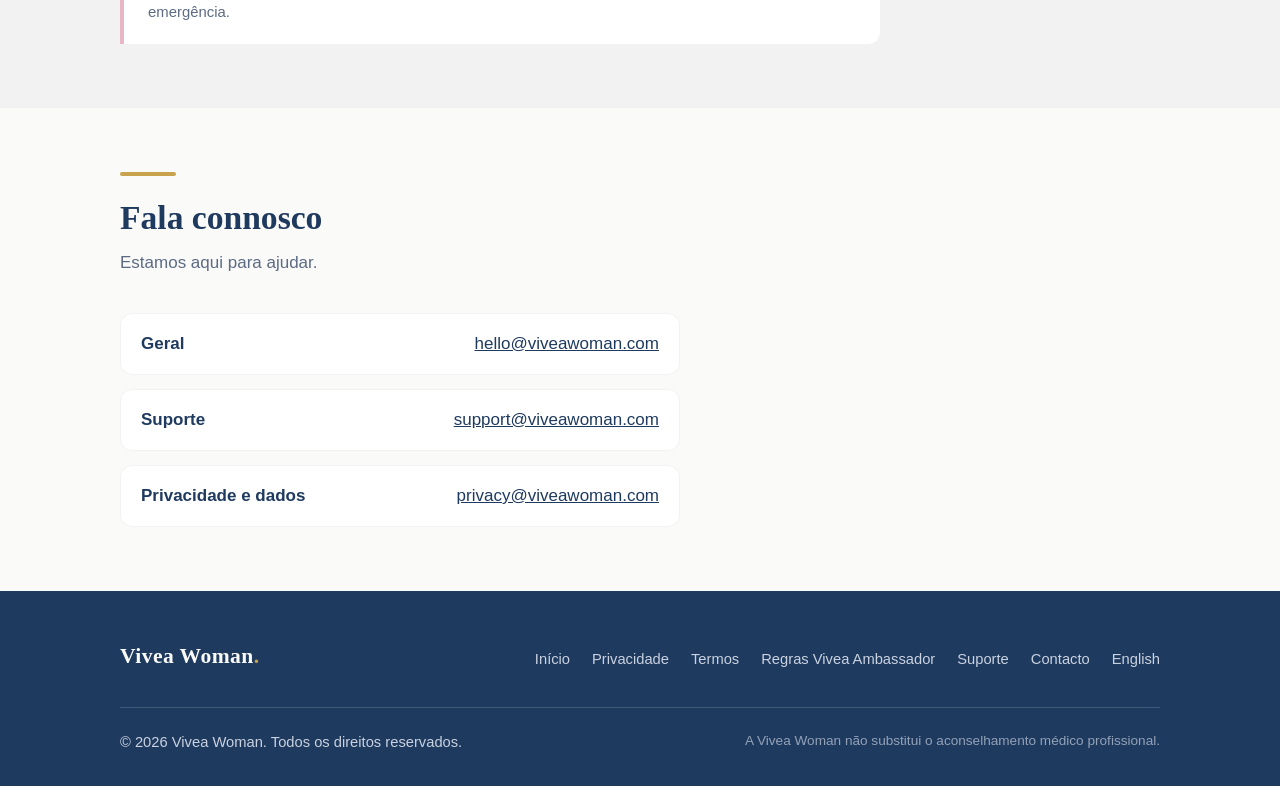
==== commit e975e9d3: "R.17G-2F update Portuguese homepage Ambassador footer" ====
--- a/index.html
+++ b/index.html
@@ -149,6 +149,7 @@
           <li><a href="/">Início</a></li>
           <li><a href="/privacy/">Privacidade</a></li>
           <li><a href="/terms/">Termos</a></li>
+          <li><a href="/ambassador-rules/">Regras Vivea Ambassador</a></li>
           <li><a href="/support/">Suporte</a></li>
           <li><a href="#contacto">Contacto</a></li>
           <li><a href="/en/" lang="en" hreflang="en">English</a></li>
